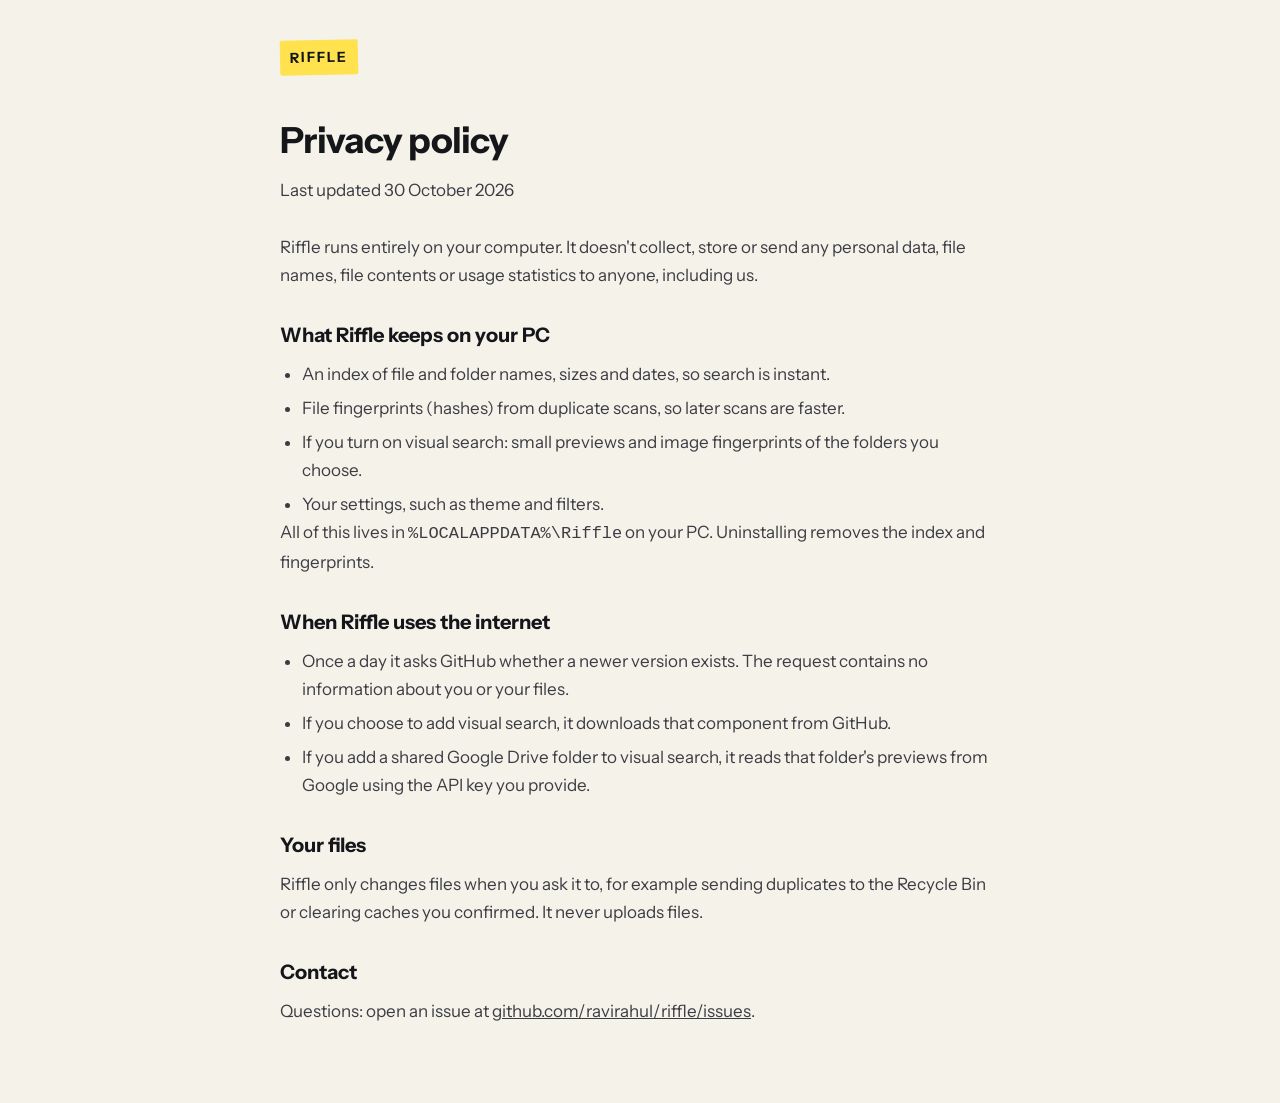
==== site/privacy.html @ 3f9eed60 "Light installer, optional visual pack, website and publishing guide - PyInstaller spec + Inno Setup " ====
<!DOCTYPE html>
<html lang="en">
<head>
<meta charset="utf-8">
<meta name="viewport" content="width=device-width,initial-scale=1">
<title>Riffle privacy policy</title>
<link rel="icon" href="favicon.ico">
<style>
@font-face{font-family:'Instrument Sans';font-weight:400 700;font-display:swap;src:url(fonts/instrument-sans.woff2) format('woff2')}
:root{--paper:#F5F2EA;--ink:#15161A;--ink-2:#3C3D44;--rule:#E0DACD;--mark:#FFE24D}
@media (prefers-color-scheme:dark){:root{--paper:#14151A;--ink:#EDEEF2;--ink-2:#B4B7C2;--rule:#282B34;--mark:#FFD426}}
*{box-sizing:border-box;margin:0;padding:0}
body{background:var(--paper);color:var(--ink);font:17px/1.65 "Instrument Sans",-apple-system,"Segoe UI",system-ui,sans-serif;padding:40px 24px 80px}
main{max-width:720px;margin:0 auto}
.logo{display:inline-block;font-weight:700;font-size:14px;letter-spacing:.14em;text-transform:uppercase;padding:6px 10px;background:var(--mark);color:#15161A;border-radius:2px;transform:rotate(-1.2deg);text-decoration:none;margin-bottom:36px}
h1{font-size:36px;letter-spacing:-.02em;margin-bottom:6px}
.date{color:var(--ink-2);margin-bottom:28px}
h2{font-size:20px;margin:30px 0 8px}
p,li{color:var(--ink-2)}
ul{padding-left:22px;display:flex;flex-direction:column;gap:6px}
a{color:inherit}
</style>
</head>
<body>
<main>
  <a class="logo" href="index.html">Riffle</a>
  <h1>Privacy policy</h1>
  <p class="date">Last updated 30 October 2026</p>

  <p>Riffle runs entirely on your computer. It doesn't collect, store or send any personal data, file names, file contents or usage statistics to anyone, including us.</p>

  <h2>What Riffle keeps on your PC</h2>
  <ul>
    <li>An index of file and folder names, sizes and dates, so search is instant.</li>
    <li>File fingerprints (hashes) from duplicate scans, so later scans are faster.</li>
    <li>If you turn on visual search: small previews and image fingerprints of the folders you choose.</li>
    <li>Your settings, such as theme and filters.</li>
  </ul>
  <p>All of this lives in <code>%LOCALAPPDATA%\Riffle</code> on your PC. Uninstalling removes the index and fingerprints.</p>

  <h2>When Riffle uses the internet</h2>
  <ul>
    <li>Once a day it asks GitHub whether a newer version exists. The request contains no information about you or your files.</li>
    <li>If you choose to add visual search, it downloads that component from GitHub.</li>
    <li>If you add a shared Google Drive folder to visual search, it reads that folder's previews from Google using the API key you provide.</li>
  </ul>

  <h2>Your files</h2>
  <p>Riffle only changes files when you ask it to, for example sending duplicates to the Recycle Bin or clearing caches you confirmed. It never uploads files.</p>

  <h2>Contact</h2>
  <p>Questions: open an issue at <a href="https://github.com/ravirahul/riffle/issues">github.com/ravirahul/riffle/issues</a>.</p>
</main>
</body>
</html>
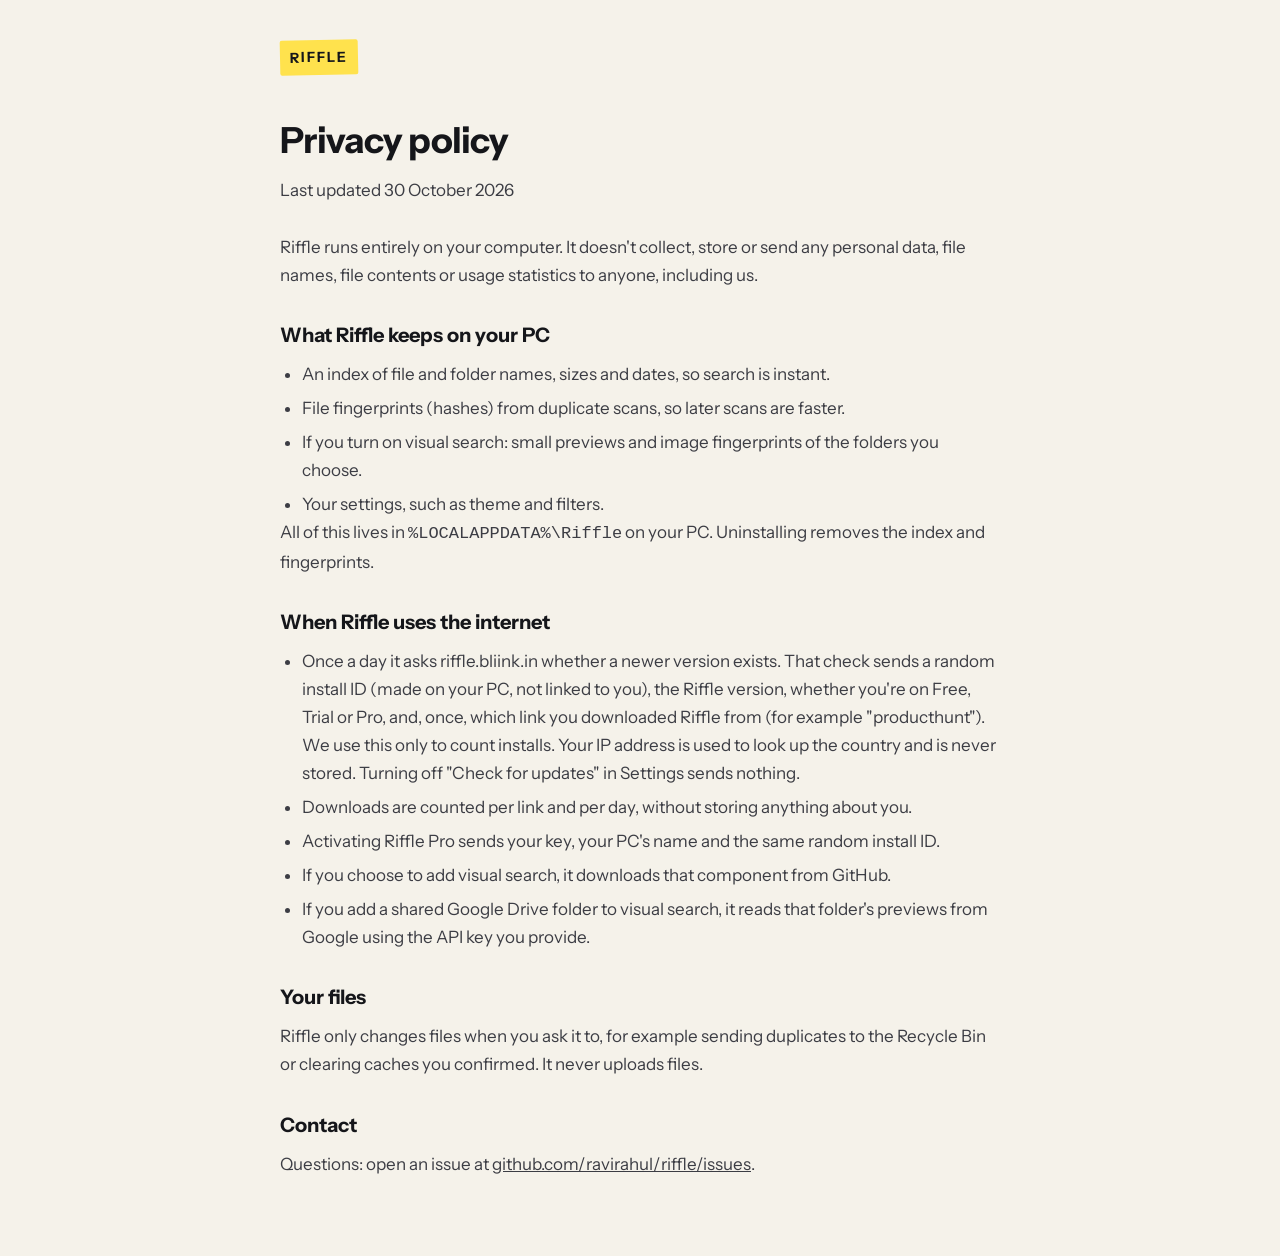
==== commit 040ebd53: "Privacy policy: install counting and source, in plain words" ====
--- a/site/privacy.html
+++ b/site/privacy.html
@@ -40,7 +40,9 @@
 
   <h2>When Riffle uses the internet</h2>
   <ul>
-    <li>Once a day it asks GitHub whether a newer version exists. The request contains no information about you or your files.</li>
+    <li>Once a day it asks riffle.bliink.in whether a newer version exists. That check sends a random install ID (made on your PC, not linked to you), the Riffle version, whether you're on Free, Trial or Pro, and, once, which link you downloaded Riffle from (for example "producthunt"). We use this only to count installs. Your IP address is used to look up the country and is never stored. Turning off "Check for updates" in Settings sends nothing.</li>
+    <li>Downloads are counted per link and per day, without storing anything about you.</li>
+    <li>Activating Riffle Pro sends your key, your PC's name and the same random install ID.</li>
     <li>If you choose to add visual search, it downloads that component from GitHub.</li>
     <li>If you add a shared Google Drive folder to visual search, it reads that folder's previews from Google using the API key you provide.</li>
   </ul>
